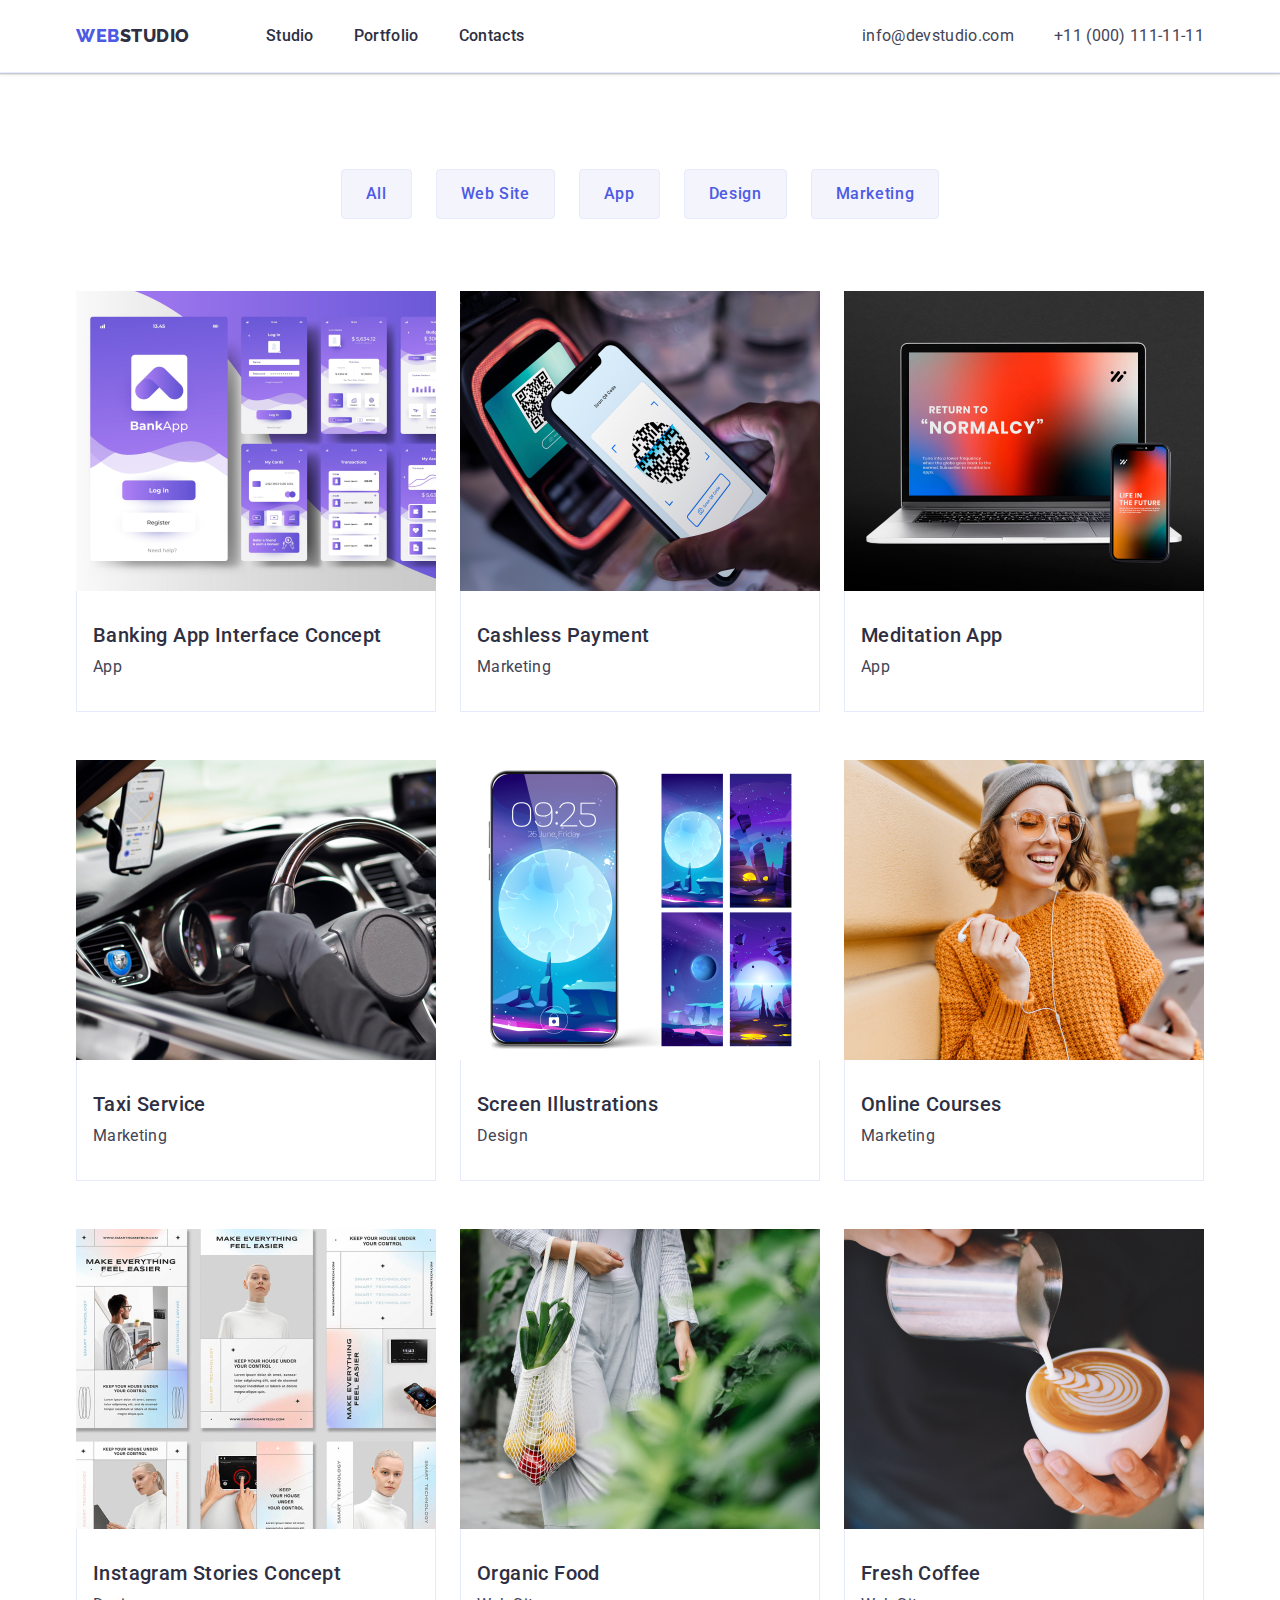
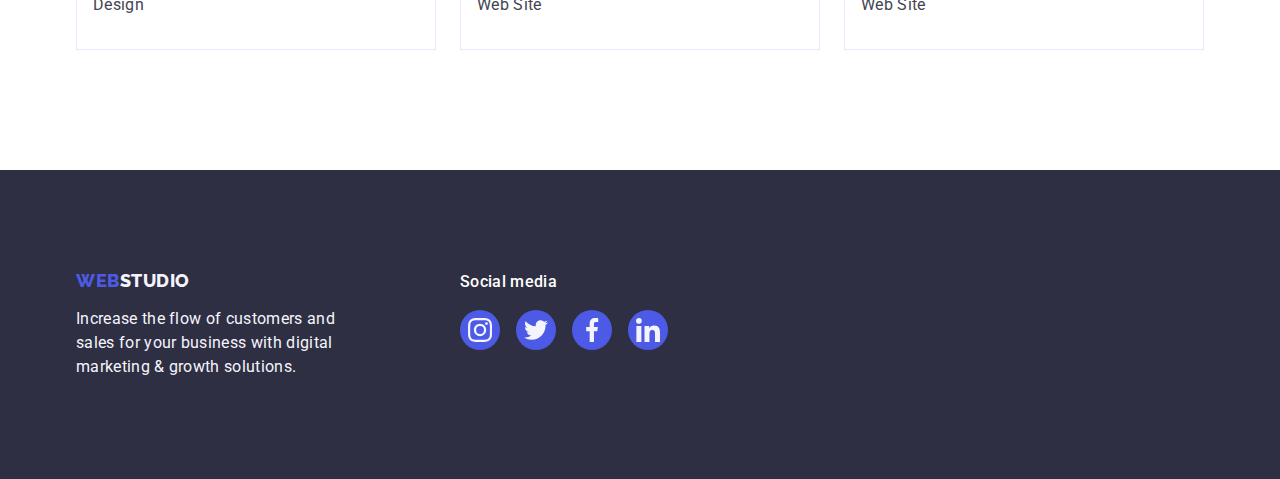
==== portfolio.html @ 6e31ddd2 "Initial commit" ====
<!DOCTYPE html>
<html lang="en">

<head>
  <meta charset="UTF-8">
  <meta http-equiv="X-UA-Compatible" content="IE=edge">
  <meta name="viewport" content="width=device-width, initial-scale=1.0">
  <title>Portfolio</title>
  
  <link rel="preconnect" href="https://fonts.googleapis.com">
  <link rel="preconnect" href="https://fonts.gstatic.com" crossorigin>
  <link href="https://fonts.googleapis.com/css2?family=Raleway:wght@800&family=Roboto:wght@400;500;700;900&display=swap"
    rel="stylesheet">
  
    <link rel="stylesheet"
    href="https://cdnjs.cloudflare.com/ajax/libs/modern-normalize/1.1.0/modern-normalize.min.css" />
  
  <link rel="stylesheet" href="css/styles.css">
</head>

<body>
  <!-- ================= HEADER ================= -->
    <header class="page-header">
    <div class="container page-header-container">
      <nav class="page-nav">
        <a class="logo link" href="./index.html">
          Web<span class="span-logo">Studio</span>
        </a>
        <ul class="list menu-list">
          <li>
            <a class="link-nav link" href="./index.html">Studio</a>
          </li>
          <li>
            <a class="link-nav link" href="./portfolio.html">Portfolio</a>
          </li>
          <li>
            <a class="link-nav link" href="">Contacts</a>
          </li>
        </ul>
      </nav>
      <address class="contacts">
        <ul class="list contacts-list">
          <li>
            <a class="link contact-item" href="mailto:info@devstudio.com">info@devstudio.com</a>
          </li>
          <li>
            <a class="link contact-item" href="tel:+110001111111">+11 (000) 111-11-11</a>
          </li>
        </ul>
      </address>
    </div>
  </header>
  <!--================= HEADER end ================= -->
  <main>
    <section class="gallery">
      <!-- ================= FILTERS =================  -->
      <div class="container">
        <h1 class="section-title visually-hidden">Our projects</h1>
        <ul class="list filter-list">
          <li><button class="filter-item" type="button">All</button></li>
          <li><button class="filter-item" type="button">Web Site</button></li>
          <li><button class="filter-item" type="button">App</button></li>
          <li><button class="filter-item" type="button">Design</button></li>
          <li><button class="filter-item" type="button">Marketing</button></li>
        </ul>
        <!-- ================= FILTERS end =================  -->
        <ul class="list flex-grid-portfolio">
          <li class="list-content-item gallery-item">
            <a class="link gallery-item-link" href="">
              <img class="grid-image" src="./images/Banking-App.jpg" alt="Banking APP presetation images">
              <div class="gallery-item-border">
                <h2 class="list-content-title">Banking App Interface Concept</h2>
                <p class="item-description">App</p>
              </div>
            </a>
          </li>
          <li class="list-content-item gallery-item">
            <a class="link gallery-item-link" href="">
              <img class="grid-image" src="./images/Cashless-Paiment.jpg" alt="Cashless Payment APP image">
              <div class="gallery-item-border">
                <h2 class="list-content-title">Cashless Payment</h2>
                <p class="item-description">Marketing</p>
              </div>
            </a>
          </li>
          <li class="list-content-item gallery-item">
            <a class="link gallery-item-link" href="">
              <img class="grid-image" src="./images/Meditation-App.jpg" alt="Meditation APP image">
              <div class="gallery-item-border">
                <h2 class="list-content-title">Meditation App</h2>
                <p class="item-description">App</p>
              </div>
            </a>
          </li>
          <li class="list-content-item gallery-item">
            <a class="link gallery-item-link" href="">
              <img class="grid-image" src="./images/Taxi-Service.jpg" alt="Taxi Service APP in use">
              <div class="gallery-item-border">
                <h2 class="list-content-title">Taxi Service</h2>
                <p class="item-description">Marketing</p>
              </div>
            </a>
          </li>
          <li class="list-content-item gallery-item">
            <a class="link gallery-item-link" href="">
              <img class="grid-image" src="./images/Screen-Illustrations.jpg" alt="images on the screen of phone">
              <div class="gallery-item-border">
                <h2 class="list-content-title">Screen Illustrations</h2>
                <p class="item-description">Design</p>
              </div>
            </a>
          </li>
          <li class="list-content-item gallery-item">
            <a class="link gallery-item-link" href="">
              <img class="grid-image" src="./images/Online-Courses.jpg" alt="Happy girl with the phone">
              <div class="gallery-item-border">
                <h2 class="list-content-title">Online Courses</h2>
                <p class="item-description">Marketing</p>
              </div>
            </a>
          </li>
          <li class="list-content-item gallery-item">
            <a class="link gallery-item-link" href="">
              <img class="grid-image" src="./images/Instagram-Stories.jpg"
                alt="smart house instagram-page presetation images">
              <div class="gallery-item-border">
                <h2 class="list-content-title">Instagram Stories Concept</h2>
                <p class="item-description">Design</p>
              </div>
            </a>
          </li>
          <li class="list-content-item gallery-item">
            <a class="link gallery-item-link" href="">
              <img class="grid-image" src="./images/Organic-Food.jpg" alt="photo of a woman with basket with groseries">
              <div class="gallery-item-border">
                <h2 class="list-content-title">Organic Food</h2>
                <p class="item-description">Web Site</p>
              </div>
            </a>
          </li>
          <li class="list-content-item gallery-item">
            <a class="link gallery-item-link" href="">
              <img class="grid-image" src="./images/Fresh-Coffee.jpg" alt="photo of a cup of capucchino">
              <div class="gallery-item-border">
                <h2 class="list-content-title">Fresh Coffee</h2>
                <p class="item-description">Web Site</p>
              </div>
            </a>
          </li>
        </ul>
      </div>
    </section>
  </main>
<!-- ================= FOOTER ================= -->
<footer class="footer">
  <div class="container footer-container-flex">
    <div class="margin-div-footer">
      <a class="footer-logo link footer-link" href="./index.html">Web<span class="span-logo">Studio</span></a>
      <p class="footer-text">
        Increase the flow of customers and sales for your business with digital
        marketing & growth solutions.
      </p>
    </div>
    <div class="studio-social">
      <p class="footer-social-header">Social media</p>
      <!-- ================ FOOTER social links ===========-->
      <ul class="footer-social-list list">
        <li class="social-links-item">
          <a class="footer-social-link" href="">
            <svg class="social-link-icon" width="24" height="24">
              <use href="./images/icons.svg#instagram-1"> </use>
            </svg>
          </a>
        </li>
        <li class="social-links-item">
          <a class="footer-social-link" href="">
            <svg class="social-link-icon" width="24" height="24">
              <use href="./images/icons.svg#twitter-1"> </use>
            </svg>
          </a>
        </li>
        <li class="social-links-item">
          <a class="footer-social-link" href="">
            <svg class="social-link-icon" width="24" height="24">
              <use href="./images/icons.svg#facebook-1"> </use>
            </svg>
          </a>
        </li>
        <li class="social-links-item">
          <a class="footer-social-link" href="">
            <svg class="social-link-icon" width="24" height="24">
              <use href="./images/icons.svg#linkedin-1"> </use>
            </svg>
          </a>
        </li>
      </ul>
      <!-- ================ FOOTER social links ===========-->
    </div>
  </div>
</footer>
</body>

</html>
---- css/styles.css ----
:root {
  --color-dark: #2e2f42;
  --color-light: #ffffff;
  --color-cloud: #f4f4fd;
  --color-cornflower: #e7e9fc;
  --color-slate: #434455;
  --color-interactive-hover: #404bbf;
  --color-interactive-normal: #4d5ae5;
  --color-light-slate: #8E8F99;;
  --card-set-gap: 24px;
}

body {
  color: var(--color-slate);
  background-color: var(--color-light);
  font-family: 'Roboto', sans-serif;
}

.list {
  list-style: none;
}

.link {
  text-decoration: none;
}

button {
  cursor: pointer;
}

h1,
h2,
h3,
h4,
p {
  margin-top: 0;
  margin-bottom: 0;
}

ul,
ol {
  margin-top: 0;
  margin-bottom: 0;
  padding-left: 0;
}

img {
  display: block;
}

.container {
  width: 1158px;
  margin: 0 auto;
  padding: 0 15px;
}


.section-title {
  font-weight: 700;
  font-size: 36px;
  line-height: 1.11;
  text-align: center;
  letter-spacing: 0.02em;
  text-transform: capitalize;
  color: var(--color-dark);
  margin-bottom: 72px;
}

.list-content-item {
  background-color: var(--color-light);
}

.visually-hidden {
  position: absolute;
  width: 1px;
  height: 1px;
  margin: -1px;
  border: 0;
  padding: 0;
  white-space: nowrap;
  clip-path: inset(100%);
  clip: rect(0 0 0 0);
  overflow: hidden;
}

/* -------------------- cards content ---------- */
.flex-grid-gap {
  display: flex;
  gap: var(--card-set-gap);
  flex-wrap: wrap;
  color: rgb(34, 144, 144);
}

.grid-image {
  width: 100%;
}

.list-content-title {
  font-weight: 500;
  font-size: 20px;
  line-height: 1.2;
  letter-spacing: 0.02em;
  color: var(--color-dark);
  /*margin-top: 32px;*/
  margin-bottom: 8px;
}

.item-description {
  color: var(--color-slate);
  line-height: 1.5;
  letter-spacing: 0.02em;
  /*margin-bottom: 8px;
  padding-bottom: 32px;*/
}

/* -------------HEADER------------- */
.page-header {

  border-bottom: 1px solid var(--color-cornflower);
  box-shadow: 0px 2px 1px rgba(46, 47, 66, 0.08), 0px 1px 1px rgba(46, 47, 66, 0.16), 0px 1px 6px rgba(46, 47, 66, 0.08);
}

.page-header-container {
  display: flex;
  align-items: center;
}

.page-nav {
  display: flex;
  align-items: center;
}

.logo {
  color: var(--color-interactive-normal);
  font-family: 'Raleway', sans-serif;
  font-weight: 800;
  font-size: 18px;
  line-height: 1.17;
  letter-spacing: 0.03em;
  text-transform: uppercase;
  margin-right: 76px;
}

.span-logo {
  color: var(--color-dark);
}

.menu-list {
  display: flex;
  gap: 40px;
  font-weight: 500;
  font-size: 16px;
  line-height: 1.5;
  letter-spacing: 0.02em;
}

.link-nav {
  display: block;
  padding: 24px 0;
  color: var(--color-dark);
  font-weight: 500;
  font-size: 16px;
  line-height: 1.5;
  letter-spacing: 0.02em;
}

.contacts {
  font-style: normal;
  font-weight: 400;
  font-size: 16px;
  line-height: 1.5;
  letter-spacing: 0.02em;
  margin-left: auto;
}

.contacts-list {
  display: flex;
  gap: 40px;
}

.contact-item {
  color: var(--color-slate);
  font-style: normal;
}

.link-nav:hover,
.link-nav:focus,
.contact-item:hover,
.contact-item:focus {
  color: var(--color-interactive-hover);
}

.modal-button:hover,
.modal-button:focus {
  background-color: var(--color-interactive-hover);

}

/* -------------END-HEADER------------- */

/* ------------- HERO ------------- */
.hero {
  max-width: 1440px;
  background-color: var(--color-dark);
  color: var(--color-light);
  padding: 188px 0;
  margin-left: auto;
  margin-right: auto;
  background-image: linear-gradient(rgba(46, 47, 66, 0.7), rgba(46, 47, 66, 0.7)), url(../images/people-office.jpg);
  background-repeat: no-repeat;
  background-position: center;
  background-size: cover;
}


.title-hero {
  font-weight: 700;
  font-size: 52px;
  line-height: 1.07;
  letter-spacing: 0.02em;
  overflow-wrap: normal;
  text-align: center;
  margin: 0 auto 48px auto;
  max-width: 496px;
  padding: 0;
}

.modal-button {
  height: 56px;
  min-width: 169px;
  border: none;
  background: var(--color-interactive-normal);
  color: var(--color-light);
  box-shadow: 0px 4px 4px rgba(0, 0, 0, 0.15);
  border: none;
  border-radius: 4px;
  font-family: inherit;
  font-weight: 500;
  font-size: 16px;
  line-height: 1.5;
  align-items: center;
  letter-spacing: 0.04em;
  cursor: pointer;
  display: block;
  margin-left: auto;
  margin-right: auto;
}

/* ------------- END HERO ------------- */
.strengths {
  padding: 120px 0;
  text-align: left;
}

.strength-list-item {
    flex-basis: calc((100% - 3 * var(--card-set-gap)) / 4);

}

/* alternative
.strength-list-item::before {
  display: block;
  content: "";
  height: 112px;
  background-color: var(--color-cloud);
  background-size: auto 64px;
  background-position: center;
  background-repeat: no-repeat;
  border-radius: 4px;
  margin: 0 0 8px;
  
}
.icon-strategy:before {
  background-image: url(../images/antenna.svg);
}
.icon-punctuality:before {
  background-image: url(../images/clock.svg);
}
.icon-diligence:before {
  background-image: url(../images/diagram.svg);
}
.icon-tech:before {
  background-image: url(../images/astronaut.svg);
}

-------alternative-------- */

.strengths-img {
  display: flex;
  align-items: center;
  justify-content: center;
  height: 112px;
  margin: 0 0 8px;
  padding-top: 24px;
  padding-bottom: 24px;
  background-color: var(--color-cloud);
  border-radius: 4px;
}
.strengths-icon {
  width: 100%;
  height: 64px;
  display: flex;
  justify-content: center;
  align-items: center;
}

/* ----------------- WORK  3-d section -------- */
.work {
  padding-bottom: 120px;
}

.work-item {
  width: calc((100% - 2*var(--card-set-gap)) / 3);
}

/* ---------------4st section ------------ */
.team {
  background-color: var(--color-cloud);
  text-align: center;
  padding-top: 120px;
  padding: 120px 0;
}

.team-item {
  width: calc((100% - 3*var(--card-set-gap)) / 4);
  border-radius: 0px 0px 4px 4px;
  box-shadow: 0px 1px 6px rgba(46, 47, 66, 0.08), 0px 1px 1px rgba(46, 47, 66, 0.16), 0px 2px 1px rgba(46, 47, 66, 0.08);
}
/*.social-links-block {
padding: 32px 0;
}
*/
.card-description {
  padding: 32px 0;
} 
.social-list {
  display: flex;
  justify-content: center;
  gap: 24px;
}
.social-links-item {
 width: 40px;
 height: 40px;
}
.social-link {
  width: 100%;
  height: 100%;
  background-color: var(--color-interactive-normal);
  border-radius: 50%;
  display:flex;
  justify-content: center;
  align-items: center;

}
.social-link:hover,
.social-link:focus {
  background-color: var(--color-interactive-hover);
}

.social-link-icon{
 /* width: 16px;
  height: 16px;*/
  fill: var(--color-cloud);
}
/* ============= CUSTOMERS ============ */
.customers {
  height: 440px;
  padding: 120px 0;
}
.customers-header {
  font-weight: 700;
  font-size: 36px;
  line-height: 1.1;
  text-align: center;
  letter-spacing: 0.02em;
  text-transform: capitalize;
  color: var(--color-dark);
  margin-bottom: 72px;
}
.customers-list {
  display: flex;
  justify-content: space-between;
  gap: 24px;
  }
.customer-item {
  width: calc((100% - 120px) / 6);
  height: 88px;
 /* display: flex;
  justify-content: center;
  align-items: center;
  border: 1px solid var(--color-light-slate);
  border-radius: 4px;*/
}
.customer-link {
  width: 100%;
  height: 100%;
  display: flex;
  justify-content: center;
  align-items: center;
  color: var(--color-light-slate);
  border: 1px solid var(--color-light-slate);
  border-radius: 4px;
}
.customer-link:hover,
.customer-link:focus {
  border-color: var(--color-interactive-hover);
  color: var(--color-interactive-hover);
}
.customer-icon {
  width: 104px;
  height: 56px;
  
  fill: currentColor;
}

/*============= FOOTER ============*/
.footer {
  background-color: var(--color-dark);
  color: var(--color-cloud);
  padding-top: 100px;
  padding-bottom: 100px;
}
.footer-container-flex {
  display: flex;
  align-items: baseline;
 /* gap: 120px;*/
}
.margin-div-footer {
  margin-right: 120px;
}
.footer-logo {
   color: var(--color-interactive-normal);
   font-family: 'Raleway', sans-serif;
   font-weight: 800;
   font-size: 18px;
   line-height: 1.17;
   letter-spacing: 0.03em;
   text-transform: uppercase;
} 

.footer-link {
  display: inline-block;
  margin-bottom: 16px;
}

.footer-text {
  max-width: 264px;
  font-weight: 400;
  font-size: 16px;
  line-height: 1.5;
  letter-spacing: 0.02em;
}

.footer .span-logo {
  color: var(--color-cloud);
}

.studio-social {
  width: 208px;
  height: 80px;
}

.footer-social-header {
  font-family: 'Roboto', sans-serif;
  font-weight: 500;
  font-size: 16px;
  line-height: 1.5;
  letter-spacing: 0.02em;
  color: var(--color-light);
  margin-bottom: 16px;
}
.footer-social-list {
  display: flex;
  gap: 16px;
}
.footer-social-link {
  display: flex;
  align-items: center;
  justify-content: center;
  width: 100%;
  height: 100%;
  background-color: var(--color-interactive-normal);
  border-radius: 50%;
}
.footer-social-link:hover,
.footer-social-link:focus {
  background-color: #31d0aa;
}

/* ---------------------------------------Portfolio --------*/
.gallery {
  padding: 96px 0 120px;
}

.filter-list {
  display: flex;
  justify-content: center;
  gap: var(--card-set-gap);
  margin-bottom: 72px;
  /*
  padding-top: 96px;
  padding-right: 0;
  margin-left: auto;
  margin-right: auto;*/

}

.filter-item {
  border: 1px solid var(--color-cornflower);
  border-radius: 4px;
  background-color: var(--color-cloud);
  color: var(--color-interactive-normal);
  font-family: inherit;
  font-weight: 500;
  font-size: 16px;
  line-height: 1.5;
  letter-spacing: 0.04em;
  padding: 12px 24px;
  cursor: pointer;
}

.filter-item:hover,
.filter-item:focus {
  color: var(--color-light);
  background-color: var(--color-interactive-hover);
  border: 1px solid transparent;
  box-shadow: 0px 3px 1px rgba(0, 0, 0, 0.1), 0px 2px 1px rgba(0, 0, 0, 0.08), 0px 2px 2px rgba(0, 0, 0, 0.12);
}

.flex-grid-portfolio {
  display: flex;
  flex-wrap: wrap;
  column-gap: 24px;
  row-gap: 48px;
}

.gallery-item {
  flex-basis: calc((100% - 2*var(--card-set-gap))/3);
 /* box-shadow: 0px 1px 6px rgba(46, 47, 66, 0.08), 0px 1px 1px rgba(46, 47, 66, 0.16), 0px 2px 1px rgba(46, 47, 66, 0.08);*/
}
.gallery-item-link {
  display: block;
 }
 .gallery-item-link:hover,
 .gallery-item-link:focus {
  box-shadow: 0px 1px 6px rgba(46, 47, 66, 0.08), 0px 1px 1px rgba(46, 47, 66, 0.16), 0px 2px 1px rgba(46, 47, 66, 0.08);
 }
.gallery-item-border {
  padding: 32px 16px;
  border: 1px solid var(--color-cornflower);
  border-top: none;
}

/*Portfolio END*/
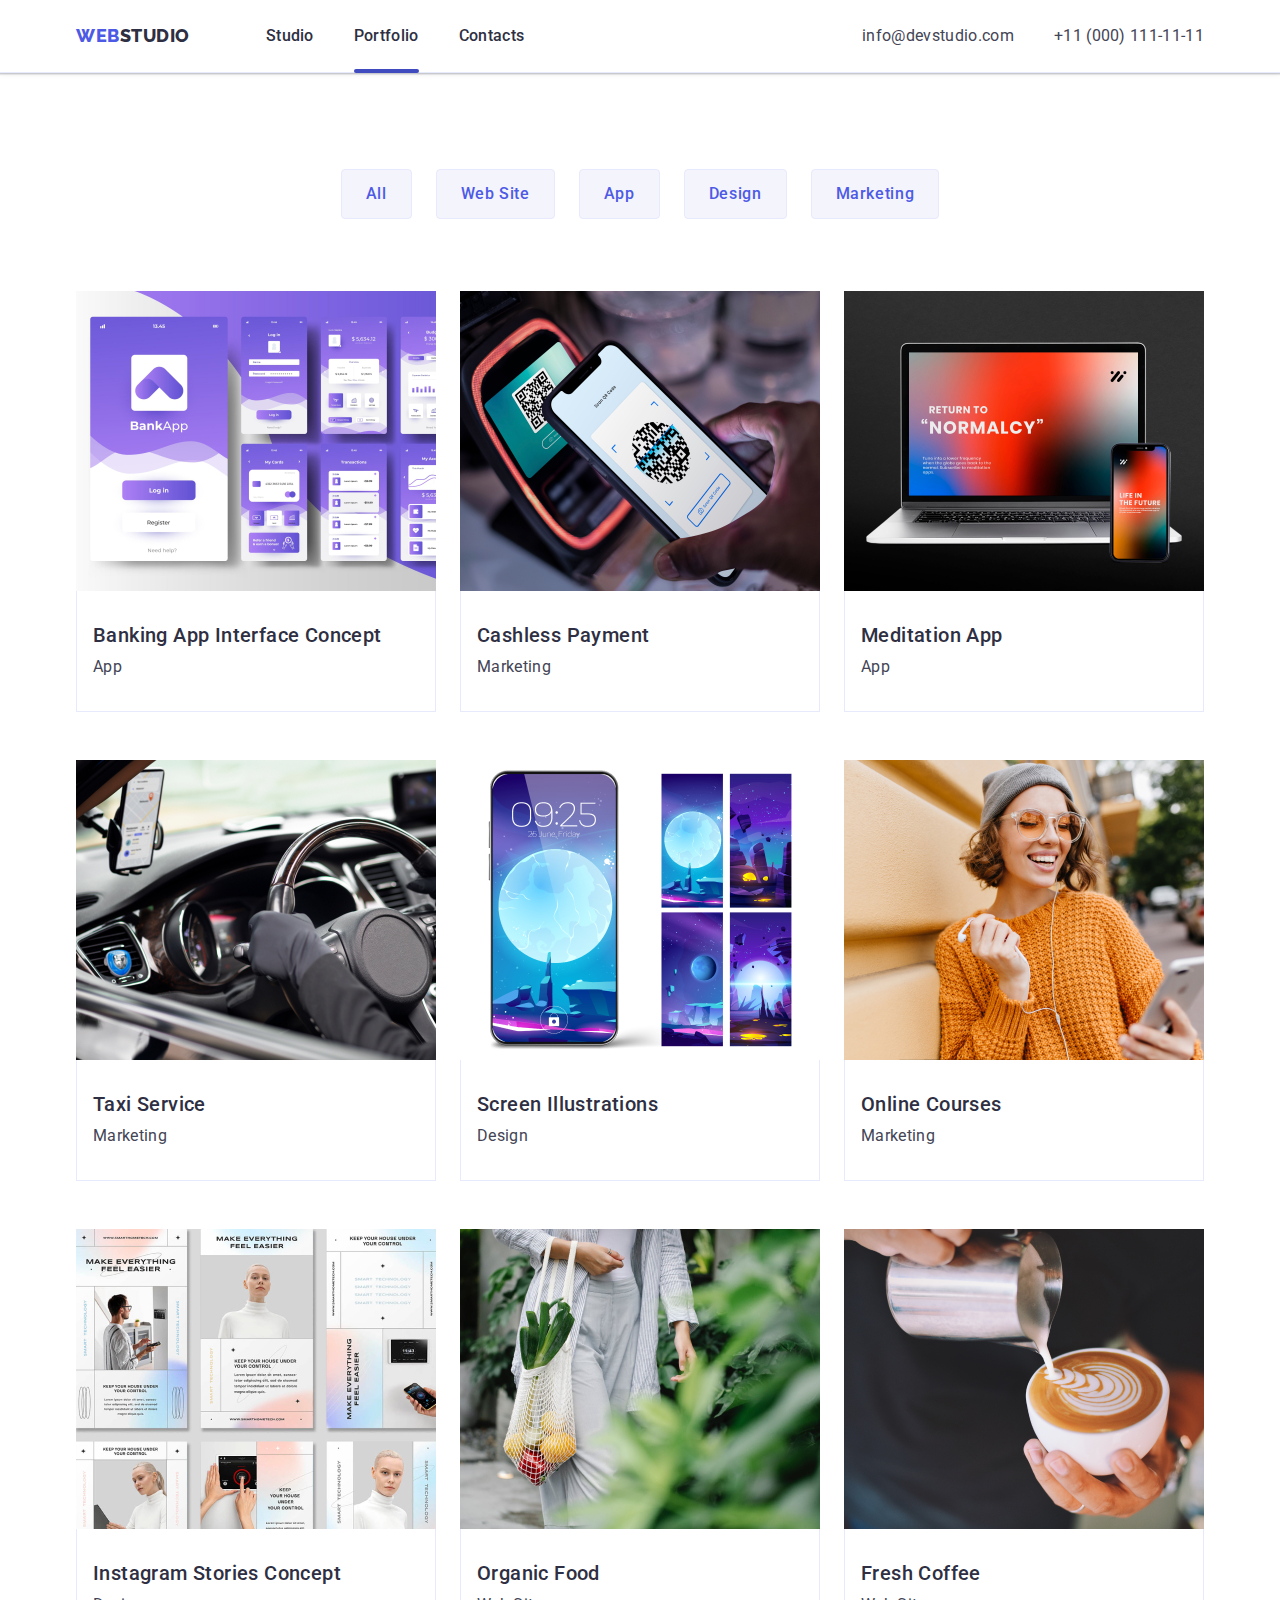
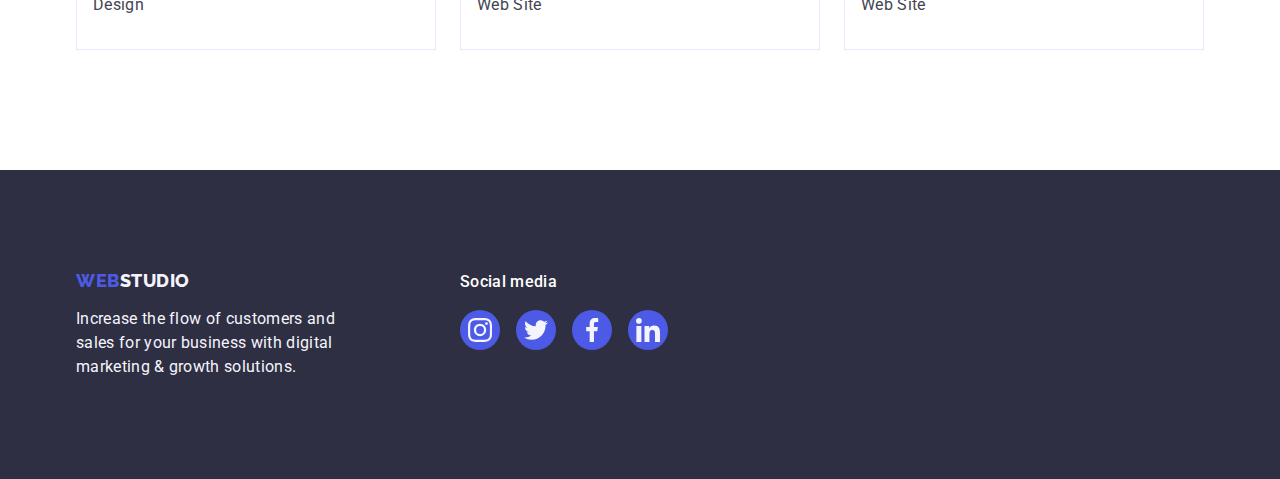
==== commit 4348e733: "positioned elements+modal window" ====
--- a/portfolio.html
+++ b/portfolio.html
@@ -31,7 +31,7 @@
             <a class="link-nav link" href="./index.html">Studio</a>
           </li>
           <li>
-            <a class="link-nav link" href="./portfolio.html">Portfolio</a>
+            <a class="link-nav link current-underlined" href="./portfolio.html">Portfolio</a>
           </li>
           <li>
             <a class="link-nav link" href="">Contacts</a>
@@ -67,7 +67,11 @@
         <ul class="list flex-grid-portfolio">
           <li class="list-content-item gallery-item">
             <a class="link gallery-item-link" href="">
-              <img class="grid-image" src="./images/Banking-App.jpg" alt="Banking APP presetation images">
+              <div class="wrapper-portfolio-imge">
+                <img class="grid-image" src="./images/Banking-App.jpg" alt="Banking APP presetation images">
+                <p class="overlay-description">14 Stylish and User-Friendly App Design Concepts · Task Manager App · Calorie Tracker App · Exotic Fruit Ecommerce App ·
+                  Cloud Storage App</p>
+              </div>
               <div class="gallery-item-border">
                 <h2 class="list-content-title">Banking App Interface Concept</h2>
                 <p class="item-description">App</p>
@@ -76,7 +80,12 @@
           </li>
           <li class="list-content-item gallery-item">
             <a class="link gallery-item-link" href="">
-              <img class="grid-image" src="./images/Cashless-Paiment.jpg" alt="Cashless Payment APP image">
+              <div class="wrapper-portfolio-imge">
+                <img class="grid-image" src="./images/Cashless-Paiment.jpg" alt="Cashless Payment APP image">
+                <p class="overlay-description">14 Stylish and User-Friendly App Design Concepts · Task Manager App · Calorie Tracker
+                  App · Exotic Fruit Ecommerce App  ·
+                  Cloud Storage App</p>
+              </div>
               <div class="gallery-item-border">
                 <h2 class="list-content-title">Cashless Payment</h2>
                 <p class="item-description">Marketing</p>
@@ -85,7 +94,12 @@
           </li>
           <li class="list-content-item gallery-item">
             <a class="link gallery-item-link" href="">
-              <img class="grid-image" src="./images/Meditation-App.jpg" alt="Meditation APP image">
+              <div class="wrapper-portfolio-imge">
+                <img class="grid-image" src="./images/Meditation-App.jpg" alt="Meditation APP image">
+                <p class="overlay-description">14 Stylish and User-Friendly App Design Concepts · Task Manager App · Calorie Tracker
+                  App · Exotic Fruit Ecommerce App ·
+                  Cloud Storage App</p>
+              </div>
               <div class="gallery-item-border">
                 <h2 class="list-content-title">Meditation App</h2>
                 <p class="item-description">App</p>
@@ -94,7 +108,14 @@
           </li>
           <li class="list-content-item gallery-item">
             <a class="link gallery-item-link" href="">
+
+            <div class="wrapper-portfolio-imge">
               <img class="grid-image" src="./images/Taxi-Service.jpg" alt="Taxi Service APP in use">
+              <p class="overlay-description">14 Stylish and User-Friendly App Design Concepts · Task Manager App · Calorie Tracker
+                App · Exotic Fruit Ecommerce App ·
+                Cloud Storage App</p>
+            </div>
+
               <div class="gallery-item-border">
                 <h2 class="list-content-title">Taxi Service</h2>
                 <p class="item-description">Marketing</p>
@@ -103,7 +124,15 @@
           </li>
           <li class="list-content-item gallery-item">
             <a class="link gallery-item-link" href="">
+
+            <div class="wrapper-portfolio-imge">
               <img class="grid-image" src="./images/Screen-Illustrations.jpg" alt="images on the screen of phone">
+              <p class="overlay-description">14 Stylish and User-Friendly App Design Concepts · Task Manager App · Calorie Tracker
+                App · Exotic Fruit Ecommerce App ·
+                Cloud Storage App</p>
+            </div>
+
+              
               <div class="gallery-item-border">
                 <h2 class="list-content-title">Screen Illustrations</h2>
                 <p class="item-description">Design</p>
@@ -112,7 +141,14 @@
           </li>
           <li class="list-content-item gallery-item">
             <a class="link gallery-item-link" href="">
+
+            <div class="wrapper-portfolio-imge">
               <img class="grid-image" src="./images/Online-Courses.jpg" alt="Happy girl with the phone">
+              <p class="overlay-description">14 Stylish and User-Friendly App Design Concepts · Task Manager App · Calorie Tracker
+                App · Exotic Fruit Ecommerce App ·
+                Cloud Storage App</p>
+            </div>
+
               <div class="gallery-item-border">
                 <h2 class="list-content-title">Online Courses</h2>
                 <p class="item-description">Marketing</p>
@@ -121,9 +157,14 @@
           </li>
           <li class="list-content-item gallery-item">
             <a class="link gallery-item-link" href="">
-              <img class="grid-image" src="./images/Instagram-Stories.jpg"
-                alt="smart house instagram-page presetation images">
-              <div class="gallery-item-border">
+
+            <div class="wrapper-portfolio-imge">
+              <img class="grid-image" src="./images/Instagram-Stories.jpg" alt="smart house instagram-page presetation images">
+              <p class="overlay-description">14 Stylish and User-Friendly App Design Concepts · Task Manager App · Calorie Tracker
+                App · Exotic Fruit Ecommerce App ·
+                Cloud Storage App</p>
+            </div>
+                          <div class="gallery-item-border">
                 <h2 class="list-content-title">Instagram Stories Concept</h2>
                 <p class="item-description">Design</p>
               </div>
@@ -131,7 +172,14 @@
           </li>
           <li class="list-content-item gallery-item">
             <a class="link gallery-item-link" href="">
+
+            <div class="wrapper-portfolio-imge">
               <img class="grid-image" src="./images/Organic-Food.jpg" alt="photo of a woman with basket with groseries">
+              <p class="overlay-description">14 Stylish and User-Friendly App Design Concepts · Task Manager App · Calorie Tracker
+                App · Exotic Fruit Ecommerce App ·
+                Cloud Storage App</p>
+            </div>
+
               <div class="gallery-item-border">
                 <h2 class="list-content-title">Organic Food</h2>
                 <p class="item-description">Web Site</p>
@@ -140,7 +188,14 @@
           </li>
           <li class="list-content-item gallery-item">
             <a class="link gallery-item-link" href="">
+
+            <div class="wrapper-portfolio-imge">
               <img class="grid-image" src="./images/Fresh-Coffee.jpg" alt="photo of a cup of capucchino">
+              <p class="overlay-description">14 Stylish and User-Friendly App Design Concepts · Task Manager App · Calorie Tracker
+                App · Exotic Fruit Ecommerce App ·
+                Cloud Storage App</p>
+            </div>
+
               <div class="gallery-item-border">
                 <h2 class="list-content-title">Fresh Coffee</h2>
                 <p class="item-description">Web Site</p>
--- a/css/styles.css
+++ b/css/styles.css
@@ -8,6 +8,7 @@
   --color-interactive-normal: #4d5ae5;
   --color-light-slate: #8E8F99;;
   --card-set-gap: 24px;
+  --transition-parameters: 250ms cubic-bezier(0.4, 0, 0.2, 1);
 }
 
 body {
@@ -162,6 +163,7 @@
   font-size: 16px;
   line-height: 1.5;
   letter-spacing: 0.02em;
+  transition: color var(--transition-parameters);
 }
 
 .contacts {
@@ -181,6 +183,7 @@
 .contact-item {
   color: var(--color-slate);
   font-style: normal;
+  transition: color var(--transition-parameters);
 }
 
 .link-nav:hover,
@@ -189,11 +192,18 @@
 .contact-item:focus {
   color: var(--color-interactive-hover);
 }
-
-.modal-button:hover,
-.modal-button:focus {
+.current-underlined {
+  position: relative;
+}
+.current-underlined::after {
+  content: "";
+  display: block;
+  position: absolute;
+  bottom: -1px;
+  width: 100%;
+  height: 4px;
+  border-radius:2px;
   background-color: var(--color-interactive-hover);
-
 }
 
 /* -------------END-HEADER------------- */
@@ -244,6 +254,11 @@
   display: block;
   margin-left: auto;
   margin-right: auto;
+  transition: background-color var(--transition-parameters);
+}
+.modal-button:hover,
+.modal-button:focus {
+  background-color: var(--color-interactive-hover);
 }
 
 /* ------------- END HERO ------------- */
@@ -350,7 +365,7 @@
   display:flex;
   justify-content: center;
   align-items: center;
-
+  transition: background-color var(--transition-parameters);
 }
 .social-link:hover,
 .social-link:focus {
@@ -358,8 +373,6 @@
 }
 
 .social-link-icon{
- /* width: 16px;
-  height: 16px;*/
   fill: var(--color-cloud);
 }
 /* ============= CUSTOMERS ============ */
@@ -385,11 +398,6 @@
 .customer-item {
   width: calc((100% - 120px) / 6);
   height: 88px;
- /* display: flex;
-  justify-content: center;
-  align-items: center;
-  border: 1px solid var(--color-light-slate);
-  border-radius: 4px;*/
 }
 .customer-link {
   width: 100%;
@@ -400,7 +408,8 @@
   color: var(--color-light-slate);
   border: 1px solid var(--color-light-slate);
   border-radius: 4px;
-}
+  transition: border-color var(--transition-parameters), color var(--transition-parameters);
+  }
 .customer-link:hover,
 .customer-link:focus {
   border-color: var(--color-interactive-hover);
@@ -481,11 +490,52 @@
   height: 100%;
   background-color: var(--color-interactive-normal);
   border-radius: 50%;
+  transition: background-color var(--transition-parameters);
 }
 .footer-social-link:hover,
 .footer-social-link:focus {
   background-color: #31d0aa;
 }
+.backdrop {
+  position: fixed;
+  top: 0;
+  left: 0;
+  width: 100%;
+  height: 100%;
+  background-color: rgba(46, 47, 66, 0.4);
+}
+.modal-form {
+  width: 408px;
+  height: 584px;
+  background-color: #fcfcfc;
+  box-shadow: 0px 1px 1px rgba(0, 0, 0, 0.14), 0px 1px 3px rgba(0, 0, 0, 0.12), 0px 2px 1px rgba(0, 0, 0, 0.2);
+  border-radius: 4px;
+  position: absolute;
+  top: 50%;
+  left: 50%;
+  transform: translate(-50% , -50%)
+}
+.modal-close-button {
+  position: absolute;
+  top: 24px;
+  right: 24px;
+  width: 24px;
+  height: 24px;
+  padding:0;
+  background: var(--color-cornflower);
+  border: 1px solid rgba(0, 0, 0, 0.1);
+  border-radius: 50%;
+  display: flex;
+  align-items: center;
+  justify-content: center;
+}
+.is-hidden {
+  visibility: hidden;
+  opacity: 0;
+  pointer-events: none;
+  /*transition: opacity var(--transition-parameters);*/
+}
+
 
 /* ---------------------------------------Portfolio --------*/
 .gallery {
@@ -497,12 +547,6 @@
   justify-content: center;
   gap: var(--card-set-gap);
   margin-bottom: 72px;
-  /*
-  padding-top: 96px;
-  padding-right: 0;
-  margin-left: auto;
-  margin-right: auto;*/
-
 }
 
 .filter-item {
@@ -517,6 +561,7 @@
   letter-spacing: 0.04em;
   padding: 12px 24px;
   cursor: pointer;
+  transition-property: color var(--transition-parameters), background-color var(--transition-parameters), box-shadow var(--transition-parameters);
 }
 
 .filter-item:hover,
@@ -540,6 +585,7 @@
 }
 .gallery-item-link {
   display: block;
+  transition: box-shadow var(--transition-parameters);
  }
  .gallery-item-link:hover,
  .gallery-item-link:focus {
@@ -550,5 +596,31 @@
   border: 1px solid var(--color-cornflower);
   border-top: none;
 }
+.wrapper-portfolio-imge {
+  position: relative;
+  overflow: hidden;
+}
+
+  .gallery-item-link:hover .overlay-description,
+  .gallery-item-link:focus .overlay-description {
+  transform: translateY(0);
+  }
+  .overlay-description {
+    position: absolute;
+    width: 100%;
+    height: 100%;
+    left: 0;
+    top: 0;
+    background-color: var(--color-interactive-normal);
+    padding: 40px 32px;
+    transform: translateY(100%);
+    transition: transform var(--transition-parameters);
+    color: var(--color-cloud);
+    font-weight: 400;
+    font-size: 16px;
+    line-height: 1.5;
+    letter-spacing: 0.02em;
+    overflow: auto;
+  }
 
 /*Portfolio END*/